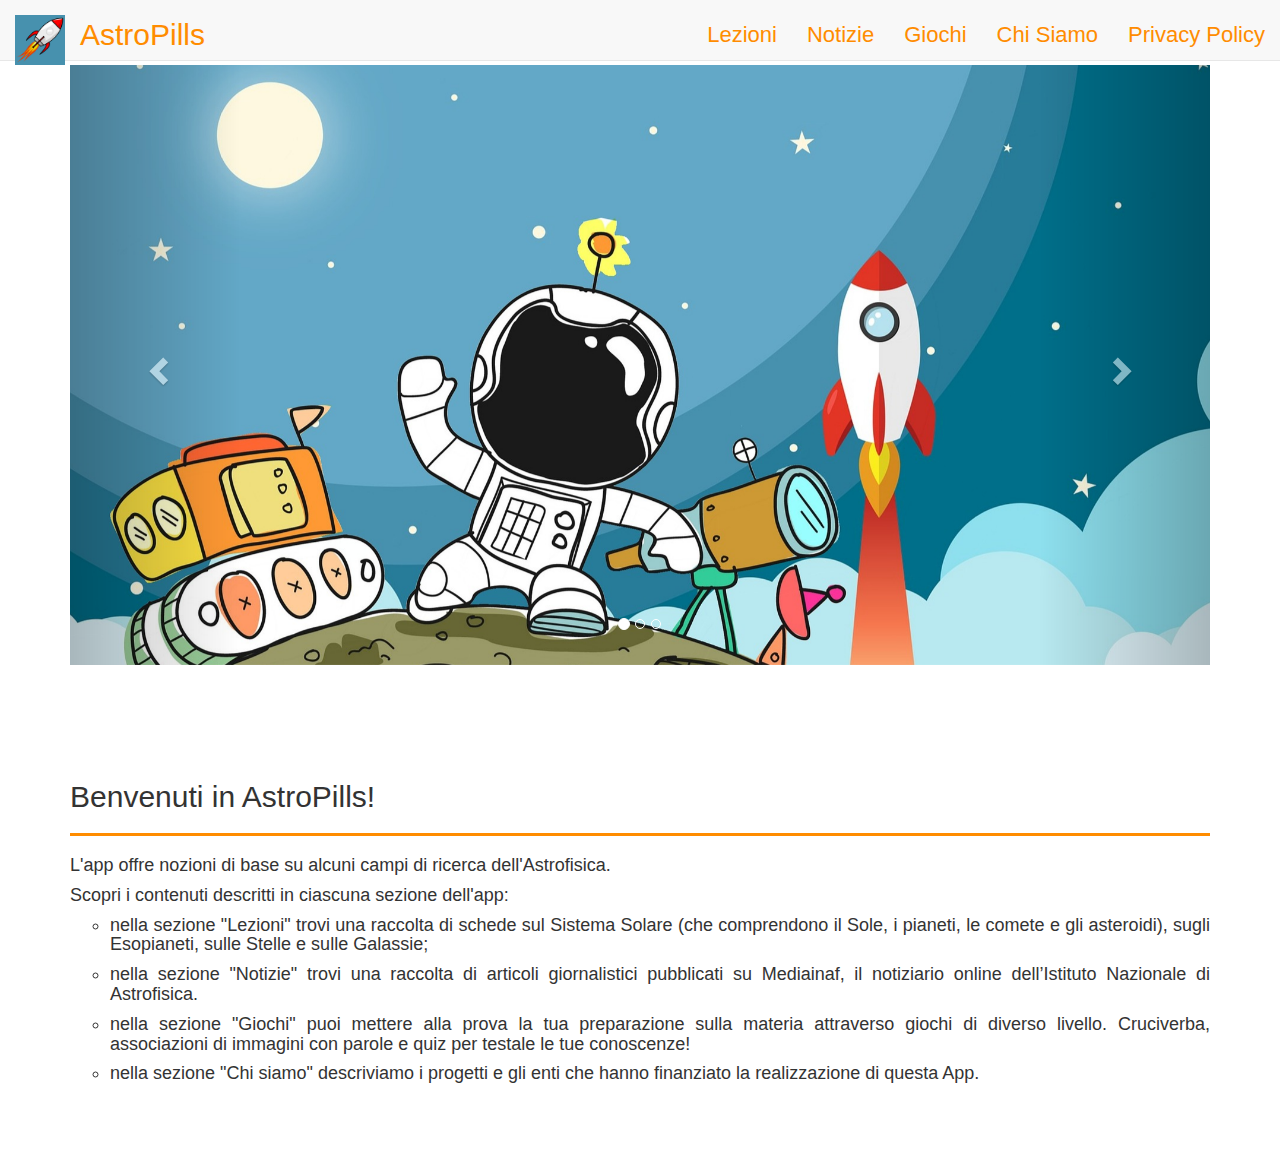
==== index.html @ 7e26976e "first commit" ====
<!DOCTYPE html>
<html lang="en">
  <head>
<meta http-equiv="X-UA-Compatible" content="IE=edge" />
    <meta charset="utf-8">
    <title>AstroPills</title>
<link rel="stylesheet" href="css/bootstrap.min.css">
<link rel="stylesheet" href="Styles/style.css">
<meta name="viewport" content="width=device-width, initial-scale=1" />

  </head>
  <body>


    <div class="container">


    <div class="row">
    <div class="col-xs-12">



        <nav class="navbar navbar-default navbar-fixed-top">
          <div class="container-fluid">
            <!-- Brand and toggle get grouped for better mobile display -->

            <div class="navbar-header">
              <button type="button" class="navbar-toggle collapsed" data-toggle="collapse" data-target="#bs-example-navbar-collapse-1" aria-expanded="false">
                <span class="sr-only">Toggle navigation</span>
                <span class="icon-bar"></span>
                <span class="icon-bar"></span>
                <span class="icon-bar"></span>
              </button>


    <a class="navbar-brand" href="AstroPills.html"><img style="width:50px;height:50px;" src="LOGO_APP_scalato.png"></a>
    <a class="navbar-brand" href="AstroPills.html" style="color:darkorange;font-size:30px; padding-top:25px">AstroPills</a>



            </div>

            <!-- Collect the nav links, forms, and other content for toggling -->
            <div class="collapse navbar-collapse" id="bs-example-navbar-collapse-1">

              <ul class="nav navbar-nav navbar-right">

<li><a href="Lezioni.html" style="color:darkorange;font-size:22px;padding-top:25px">Lezioni</a></li>
<li><a href="Notizie.html" style="color:darkorange;font-size:22px;padding-top:25px">Notizie</a></li>
<li><a href="Giochi.html" style="color:darkorange;font-size:22px;padding-top:25px">Giochi</a></li>
<li><a href="Chi_Siamo.html" style="color:darkorange;font-size:22px;padding-top:25px">Chi Siamo</a></li>
<li><a href="Privacy_Policy.html" style="color:darkorange;font-size:22px;padding-top:25px">Privacy Policy</a></li>
              </ul>



            </div><!-- /.navbar-collapse -->
          </div><!-- /.container-fluid -->
        </nav>




        <div id="carousel-example-generic" class="carousel slide" data-ride="carousel">
          <!-- Indicators -->
          <ol class="carousel-indicators">
            <li data-target="#carousel-example-generic" data-slide-to="0" class="active"></li>
            <li data-target="#carousel-example-generic" data-slide-to="1"></li>
            <li data-target="#carousel-example-generic" data-slide-to="2"></li>

          </ol>

          <!-- Wrapper for slides -->

          <div class="carousel-inner" role="listbox">

            <div class="item active" style="background-image: url(spaceman.jpg);">

              <div class="carousel-caption">

            </div>
            </div>


            <div class="item" style="background-image: url(Cruci.png);">

              <div class="carousel-caption">

            </div>
            </div>




            <div class="item" style="background-image: url(Immagine_logo.png);">

              <div class="carousel-caption">

        </div>
            </div>



          </div>





          <!-- Controls -->
          <a class="left carousel-control" href="#carousel-example-generic" role="button" data-slide="prev">
            <span class="glyphicon glyphicon-chevron-left" aria-hidden="true"></span>
            <span class="sr-only">Previous</span>
          </a>
          <a class="right carousel-control" href="#carousel-example-generic" role="button" data-slide="next">
            <span class="glyphicon glyphicon-chevron-right" aria-hidden="true"></span>
            <span class="sr-only">Next</span>
          </a>
        </div>

  </div>  </div>  </div>

<div class="container">

<div class="row">
<div class="col-xs-12">

<font face="Arial">  <h2 style="text-align:justify">Benvenuti in AstroPills!</h2>
    <hr style="color:darkorange">

   <h4>   L'app offre nozioni di base su alcuni campi di ricerca dell'Astrofisica.  <h4>
<p>Scopri i contenuti descritti in ciascuna sezione dell'app:</p>

<ul type="circle", style="text-align:justify">

<li><p style="text-align:justify"> nella sezione "Lezioni" trovi una raccolta di schede sul Sistema Solare (che comprendono il Sole, i pianeti, le comete e gli asteroidi), sugli Esopianeti, sulle Stelle e sulle Galassie;</p></li>

<li><p style="text-align:justify">   nella sezione "Notizie" trovi una raccolta di articoli giornalistici pubblicati su Mediainaf, il notiziario online dell’Istituto Nazionale di Astrofisica.</p></li>

<li><p style="text-align:justify">   nella sezione "Giochi" puoi mettere alla prova la tua preparazione sulla materia attraverso giochi di diverso livello. Cruciverba, associazioni di immagini con parole e quiz per testale le tue conoscenze!</p></li>

<li><p style="text-align:justify">   nella sezione "Chi siamo" descriviamo i progetti e gli enti che hanno finanziato la realizzazione di questa App.</p></li></font>

</ul>
</div>
</div>





</div>








<script src="https://ajax.googleapis.com/ajax/libs/jquery/1.12.4/jquery.min.js"></script>
<script src="js/bootstrap.min.js"></script>
  </body>
</html>
---- Styles/style.css ----
body{

padding-top: 50px;

}


.container {

padding-top: 15px;
padding-bottom: 80px;
  }
.carousel-inner > .item {min-height:600px; background-size:cover; background-position: center center}



hr {
    display: block;
    border-color: darkorange;
    border-width: 3px;
}
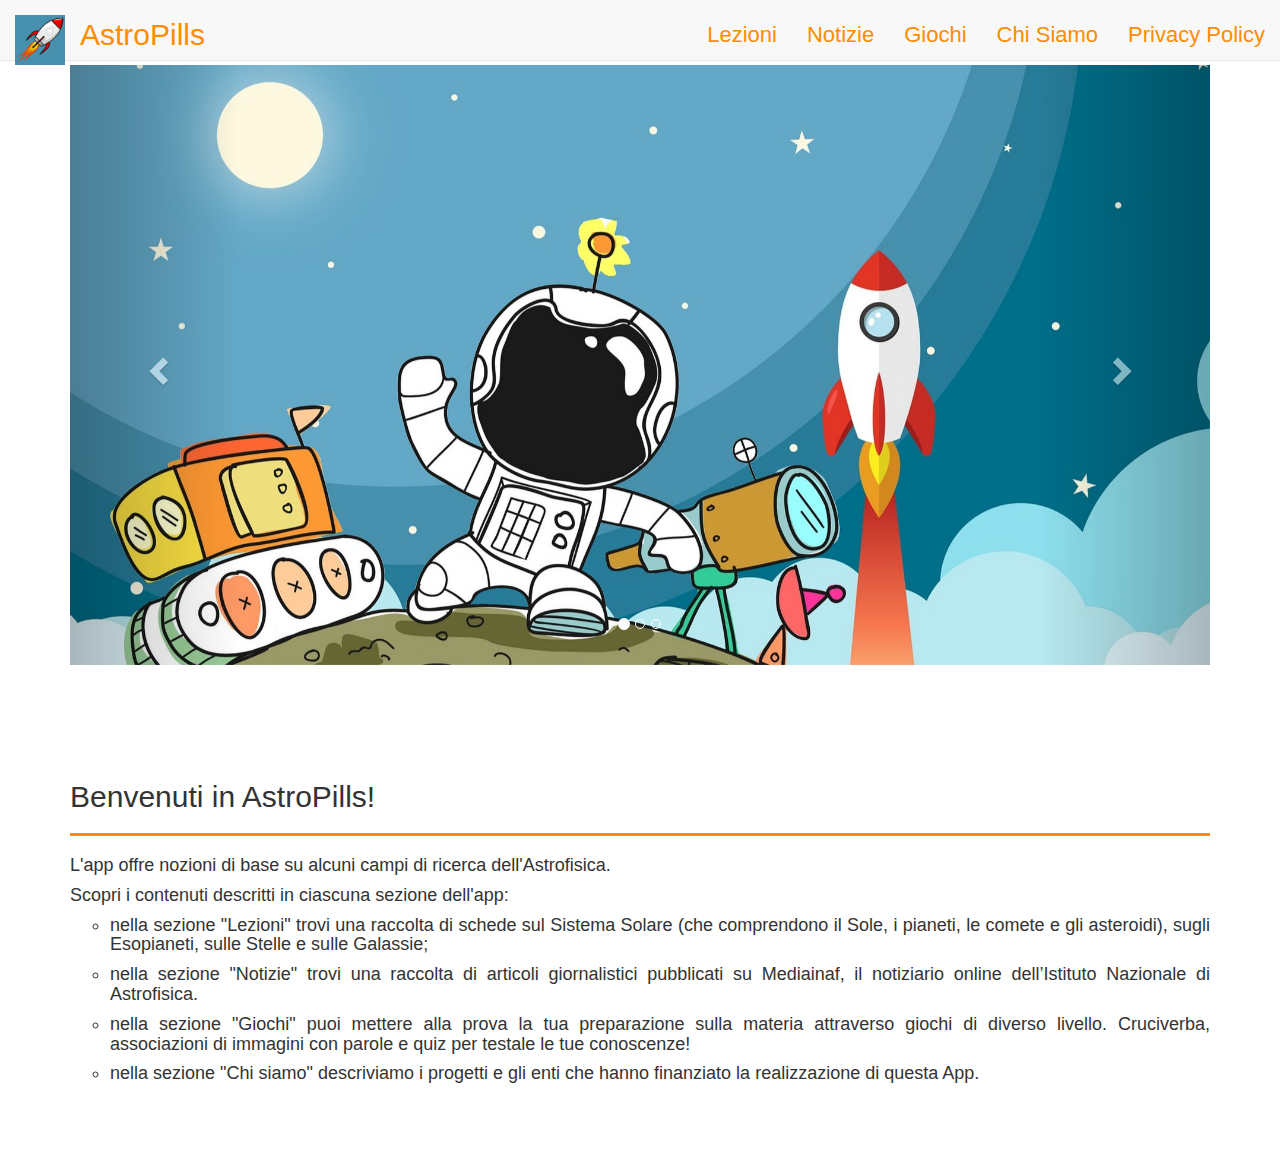
==== commit 831a7d1a: "sistemato" ====
--- a/index.html
+++ b/index.html
@@ -33,8 +33,8 @@
               </button>
 
 
-    <a class="navbar-brand" href="AstroPills.html"><img style="width:50px;height:50px;" src="LOGO_APP_scalato.png"></a>
-    <a class="navbar-brand" href="AstroPills.html" style="color:darkorange;font-size:30px; padding-top:25px">AstroPills</a>
+    <a class="navbar-brand" href="index.html"><img style="width:50px;height:50px;" src="LOGO_APP_scalato.png"></a>
+    <a class="navbar-brand" href="index.html" style="color:darkorange;font-size:30px; padding-top:25px">AstroPills</a>
 
 
 
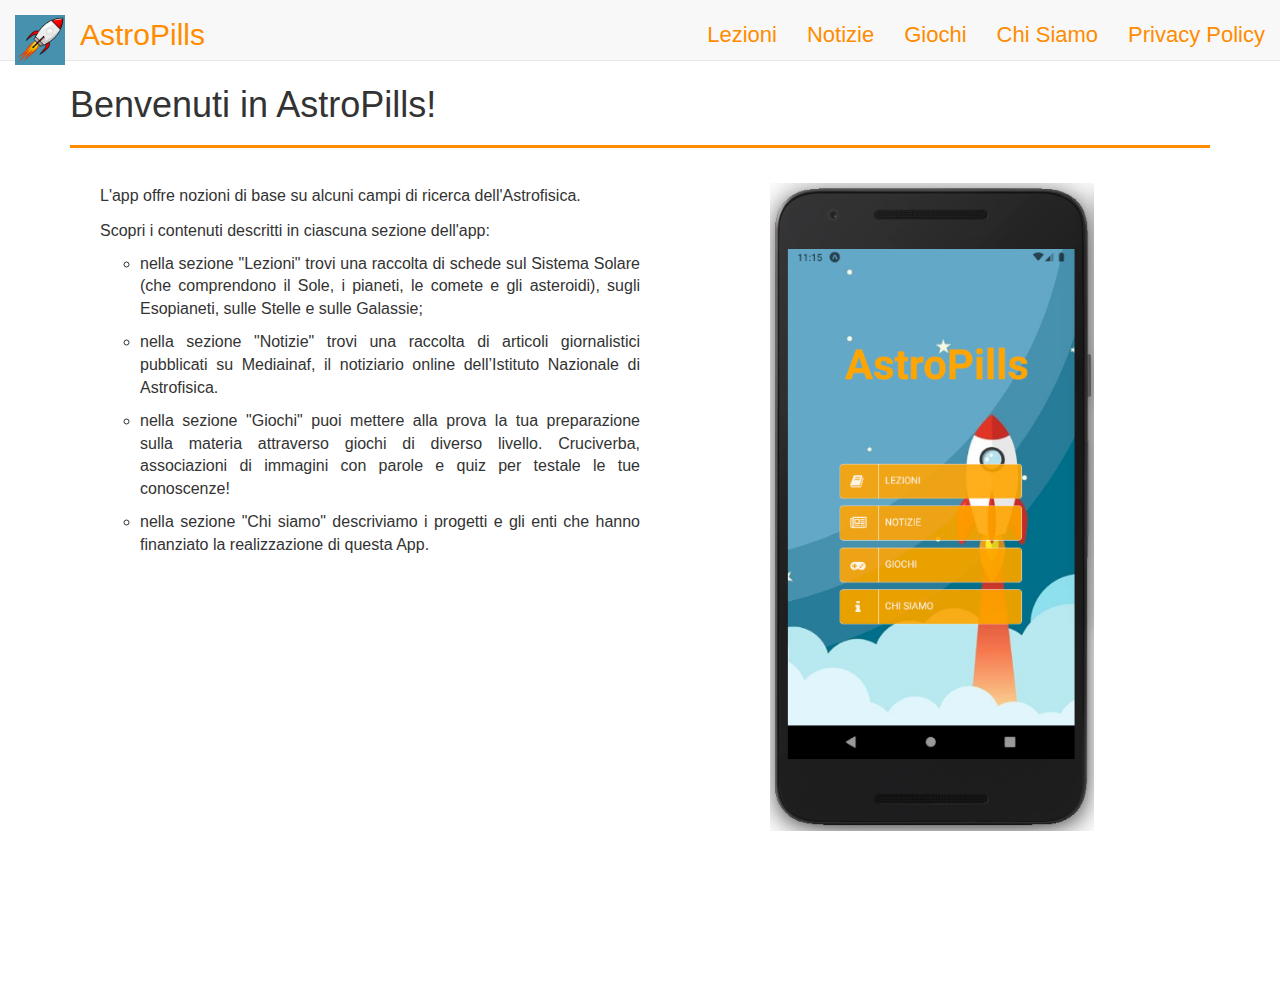
==== commit d2a1c9ab: "Nuova_versione_2" ====
--- a/index.html
+++ b/index.html
@@ -61,88 +61,40 @@
 
 
 
-        <div id="carousel-example-generic" class="carousel slide" data-ride="carousel">
-          <!-- Indicators -->
-          <ol class="carousel-indicators">
-            <li data-target="#carousel-example-generic" data-slide-to="0" class="active"></li>
-            <li data-target="#carousel-example-generic" data-slide-to="1"></li>
-            <li data-target="#carousel-example-generic" data-slide-to="2"></li>
 
-          </ol>
-
-          <!-- Wrapper for slides -->
-
-          <div class="carousel-inner" role="listbox">
-
-            <div class="item active" style="background-image: url(spaceman.jpg);">
-
-              <div class="carousel-caption">
-
-            </div>
-            </div>
+  <font face="Arial">  <h1 style="text-align:justify">Benvenuti in AstroPills!</h1>
+      <hr style="color:darkorange"></font>
 
 
-            <div class="item" style="background-image: url(Cruci.png);">
-
-              <div class="carousel-caption">
-
-            </div>
-            </div>
+<div class="container">
+<div class="column">
+<div class="col-xs-6">
 
 
 
+<font face="Arial" size="3" style="text-align:justify">
+<p style="line-height:25px">  L'app offre nozioni di base su alcuni campi di ricerca dell'Astrofisica.</p>
+<p style="line-height:25px">Scopri i contenuti descritti in ciascuna sezione dell'app:
 
-            <div class="item" style="background-image: url(Immagine_logo.png);">
+<ul type="circle">
 
-              <div class="carousel-caption">
+<li>nella sezione "Lezioni" trovi una raccolta di schede sul Sistema Solare (che comprendono il Sole, i pianeti, le comete e gli asteroidi), sugli Esopianeti, sulle Stelle e sulle Galassie;</p></li>
 
-        </div>
-            </div>
+<li>nella sezione "Notizie" trovi una raccolta di articoli giornalistici pubblicati su Mediainaf, il notiziario online dell’Istituto Nazionale di Astrofisica.</p></li>
 
+<li>nella sezione "Giochi" puoi mettere alla prova la tua preparazione sulla materia attraverso giochi di diverso livello. Cruciverba, associazioni di immagini con parole e quiz per testale le tue conoscenze!</p></li>
 
-
-          </div>
-
-
-
-
-
-          <!-- Controls -->
-          <a class="left carousel-control" href="#carousel-example-generic" role="button" data-slide="prev">
-            <span class="glyphicon glyphicon-chevron-left" aria-hidden="true"></span>
-            <span class="sr-only">Previous</span>
-          </a>
-          <a class="right carousel-control" href="#carousel-example-generic" role="button" data-slide="next">
-            <span class="glyphicon glyphicon-chevron-right" aria-hidden="true"></span>
-            <span class="sr-only">Next</span>
-          </a>
-        </div>
-
-  </div>  </div>  </div>
-
-<div class="container">
-
-<div class="row">
-<div class="col-xs-12">
-
-<font face="Arial">  <h2 style="text-align:justify">Benvenuti in AstroPills!</h2>
-    <hr style="color:darkorange">
-
-   <h4>   L'app offre nozioni di base su alcuni campi di ricerca dell'Astrofisica.  <h4>
-<p>Scopri i contenuti descritti in ciascuna sezione dell'app:</p>
-
-<ul type="circle", style="text-align:justify">
-
-<li><p style="text-align:justify"> nella sezione "Lezioni" trovi una raccolta di schede sul Sistema Solare (che comprendono il Sole, i pianeti, le comete e gli asteroidi), sugli Esopianeti, sulle Stelle e sulle Galassie;</p></li>
-
-<li><p style="text-align:justify">   nella sezione "Notizie" trovi una raccolta di articoli giornalistici pubblicati su Mediainaf, il notiziario online dell’Istituto Nazionale di Astrofisica.</p></li>
-
-<li><p style="text-align:justify">   nella sezione "Giochi" puoi mettere alla prova la tua preparazione sulla materia attraverso giochi di diverso livello. Cruciverba, associazioni di immagini con parole e quiz per testale le tue conoscenze!</p></li>
-
-<li><p style="text-align:justify">   nella sezione "Chi siamo" descriviamo i progetti e gli enti che hanno finanziato la realizzazione di questa App.</p></li></font>
+<li>nella sezione "Chi siamo" descriviamo i progetti e gli enti che hanno finanziato la realizzazione di questa App.</p></li></font>
 
 </ul>
+</p> </font>
 </div>
+
+<div class="col-xs-6">
+
+      <img src="Homepage.png"  width="60%" align="left" hspace="100">
+</div>
+
 </div>
 
 
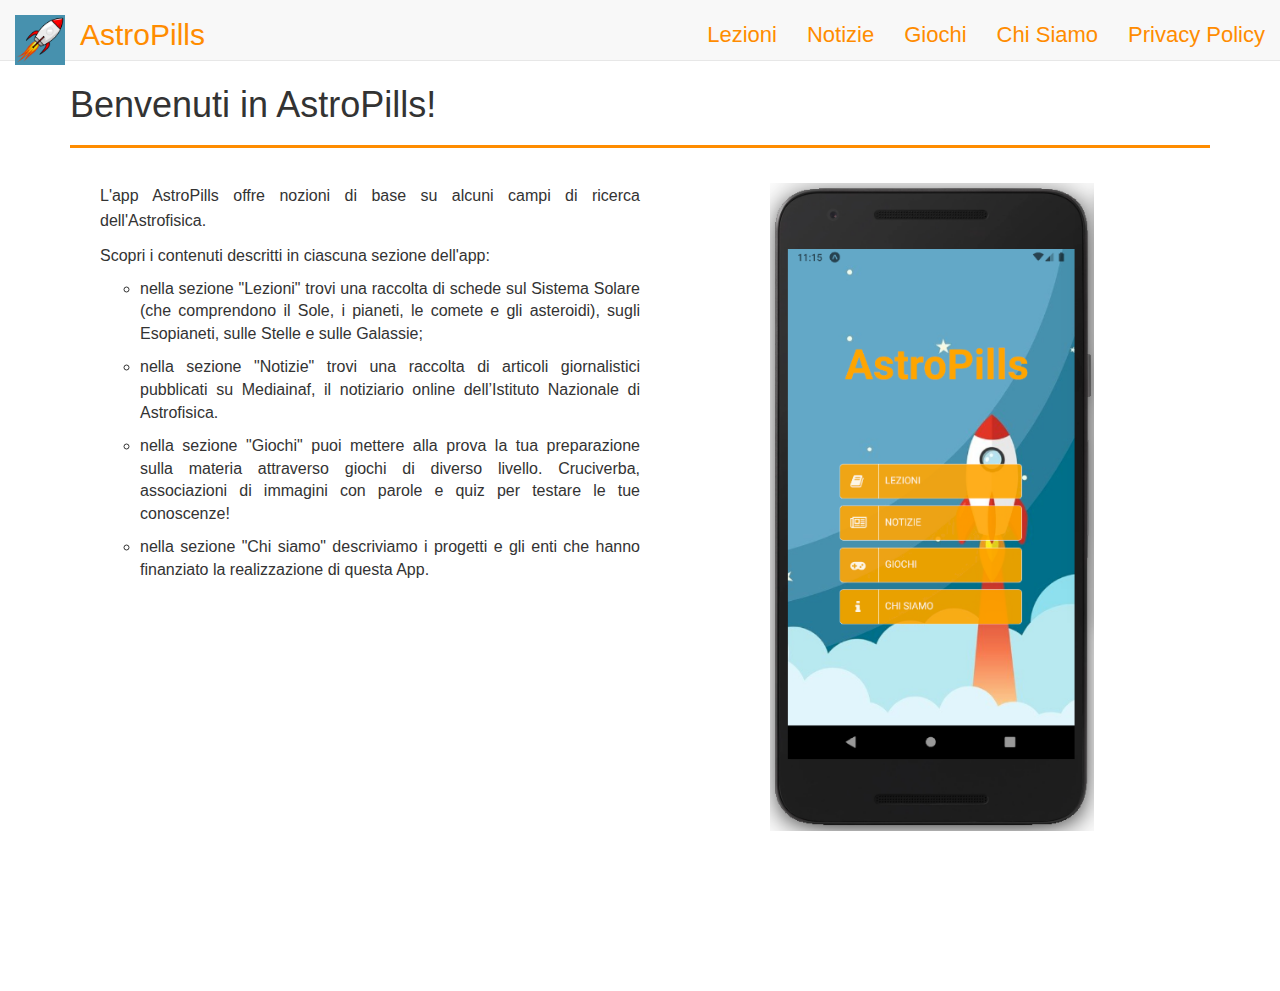
==== commit a0901319: "nuova_versione_3" ====
--- a/index.html
+++ b/index.html
@@ -73,7 +73,7 @@
 
 
 <font face="Arial" size="3" style="text-align:justify">
-<p style="line-height:25px">  L'app offre nozioni di base su alcuni campi di ricerca dell'Astrofisica.</p>
+<p style="line-height:25px">  L'app AstroPills offre nozioni di base su alcuni campi di ricerca dell'Astrofisica.</p>
 <p style="line-height:25px">Scopri i contenuti descritti in ciascuna sezione dell'app:
 
 <ul type="circle">
@@ -82,7 +82,7 @@
 
 <li>nella sezione "Notizie" trovi una raccolta di articoli giornalistici pubblicati su Mediainaf, il notiziario online dell’Istituto Nazionale di Astrofisica.</p></li>
 
-<li>nella sezione "Giochi" puoi mettere alla prova la tua preparazione sulla materia attraverso giochi di diverso livello. Cruciverba, associazioni di immagini con parole e quiz per testale le tue conoscenze!</p></li>
+<li>nella sezione "Giochi" puoi mettere alla prova la tua preparazione sulla materia attraverso giochi di diverso livello. Cruciverba, associazioni di immagini con parole e quiz per testare le tue conoscenze!</p></li>
 
 <li>nella sezione "Chi siamo" descriviamo i progetti e gli enti che hanno finanziato la realizzazione di questa App.</p></li></font>
 
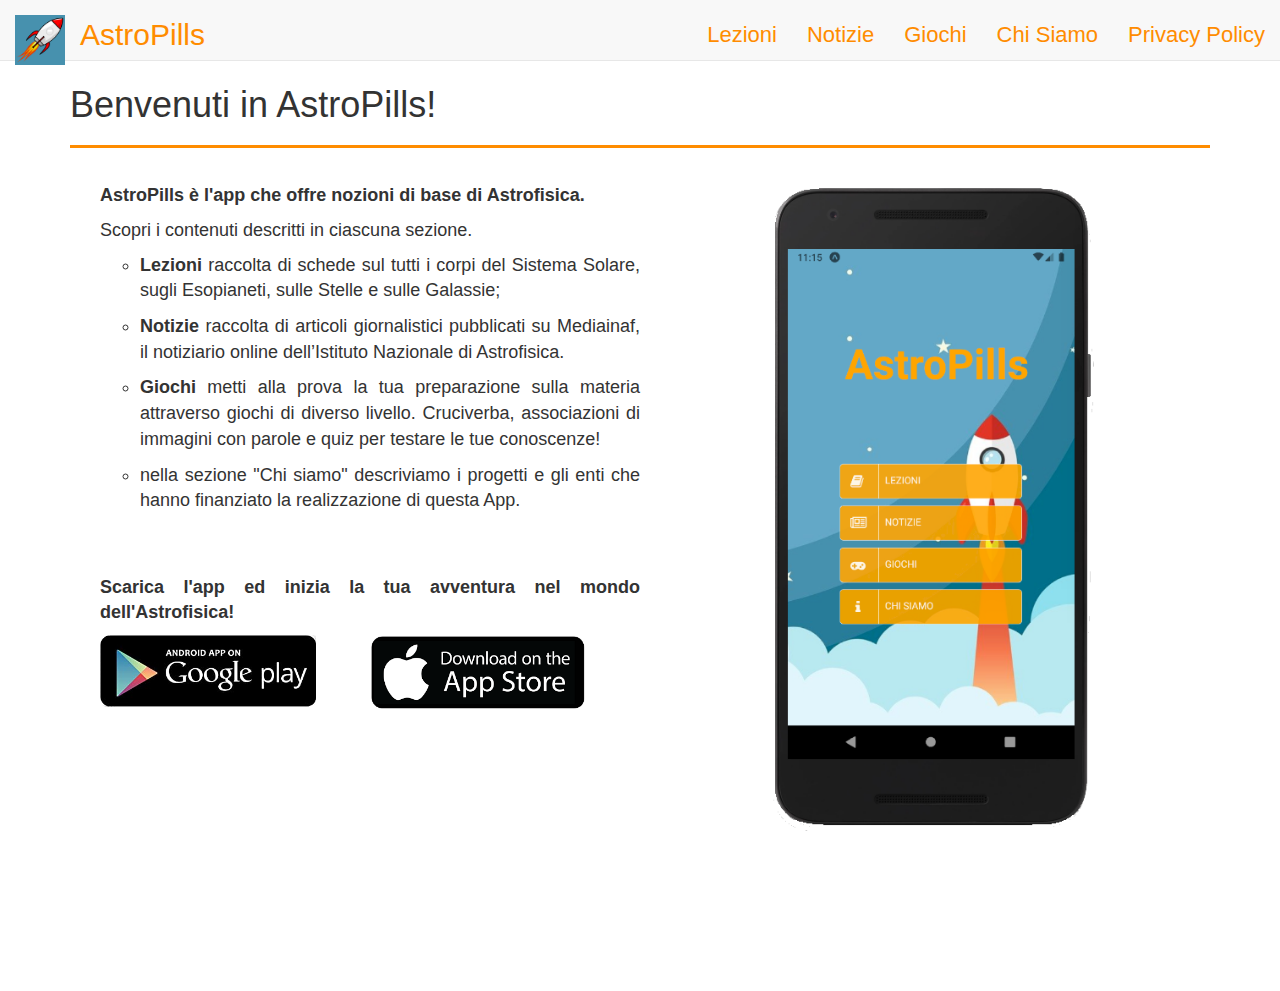
==== commit 75b06940: "new_style" ====
--- a/index.html
+++ b/index.html
@@ -72,22 +72,29 @@
 
 
 
-<font face="Arial" size="3" style="text-align:justify">
-<p style="line-height:25px">  L'app AstroPills offre nozioni di base su alcuni campi di ricerca dell'Astrofisica.</p>
-<p style="line-height:25px">Scopri i contenuti descritti in ciascuna sezione dell'app:
+<font face="Arial" size="4" style="text-align:justify">
+<p style="line-height:25px">  <b>AstroPills è l'app che offre nozioni di base di Astrofisica.</b></p>
+<p style="line-height:25px">Scopri i contenuti descritti in ciascuna sezione. </p>
 
 <ul type="circle">
 
-<li>nella sezione "Lezioni" trovi una raccolta di schede sul Sistema Solare (che comprendono il Sole, i pianeti, le comete e gli asteroidi), sugli Esopianeti, sulle Stelle e sulle Galassie;</p></li>
+<li><b>Lezioni</b> raccolta di schede sul tutti i corpi del Sistema Solare, sugli Esopianeti, sulle Stelle e sulle Galassie;</p></li>
 
-<li>nella sezione "Notizie" trovi una raccolta di articoli giornalistici pubblicati su Mediainaf, il notiziario online dell’Istituto Nazionale di Astrofisica.</p></li>
+<li><b>Notizie</b> raccolta di articoli giornalistici pubblicati su Mediainaf, il notiziario online dell’Istituto Nazionale di Astrofisica.</p></li>
 
-<li>nella sezione "Giochi" puoi mettere alla prova la tua preparazione sulla materia attraverso giochi di diverso livello. Cruciverba, associazioni di immagini con parole e quiz per testare le tue conoscenze!</p></li>
+<li><b>Giochi</b> metti alla prova la tua preparazione sulla materia attraverso giochi di diverso livello. Cruciverba, associazioni di immagini con parole e quiz per testare le tue conoscenze!</p></li>
 
-<li>nella sezione "Chi siamo" descriviamo i progetti e gli enti che hanno finanziato la realizzazione di questa App.</p></li></font>
+<li>nella sezione "Chi siamo" descriviamo i progetti e gli enti che hanno finanziato la realizzazione di questa App.</p></li>
 
 </ul>
-</p> </font>
+</p> 
+<br>
+<br>
+<p style="line-height:25px"><b>Scarica l'app ed inizia la tua avventura nel mondo dell'Astrofisica!</b></p></font>
+
+
+<a href="------" style="color:darkorange;font-size:22px;padding-top:25px"><img src="App_google.jpg"  width="40%" align="left"></a>
+<a href="------" style="color:darkorange;font-size:22px;padding-top:25px"><img src="Apple_store.png"  width="40%" align="left" hspace="54"></a>
 </div>
 
 <div class="col-xs-6">
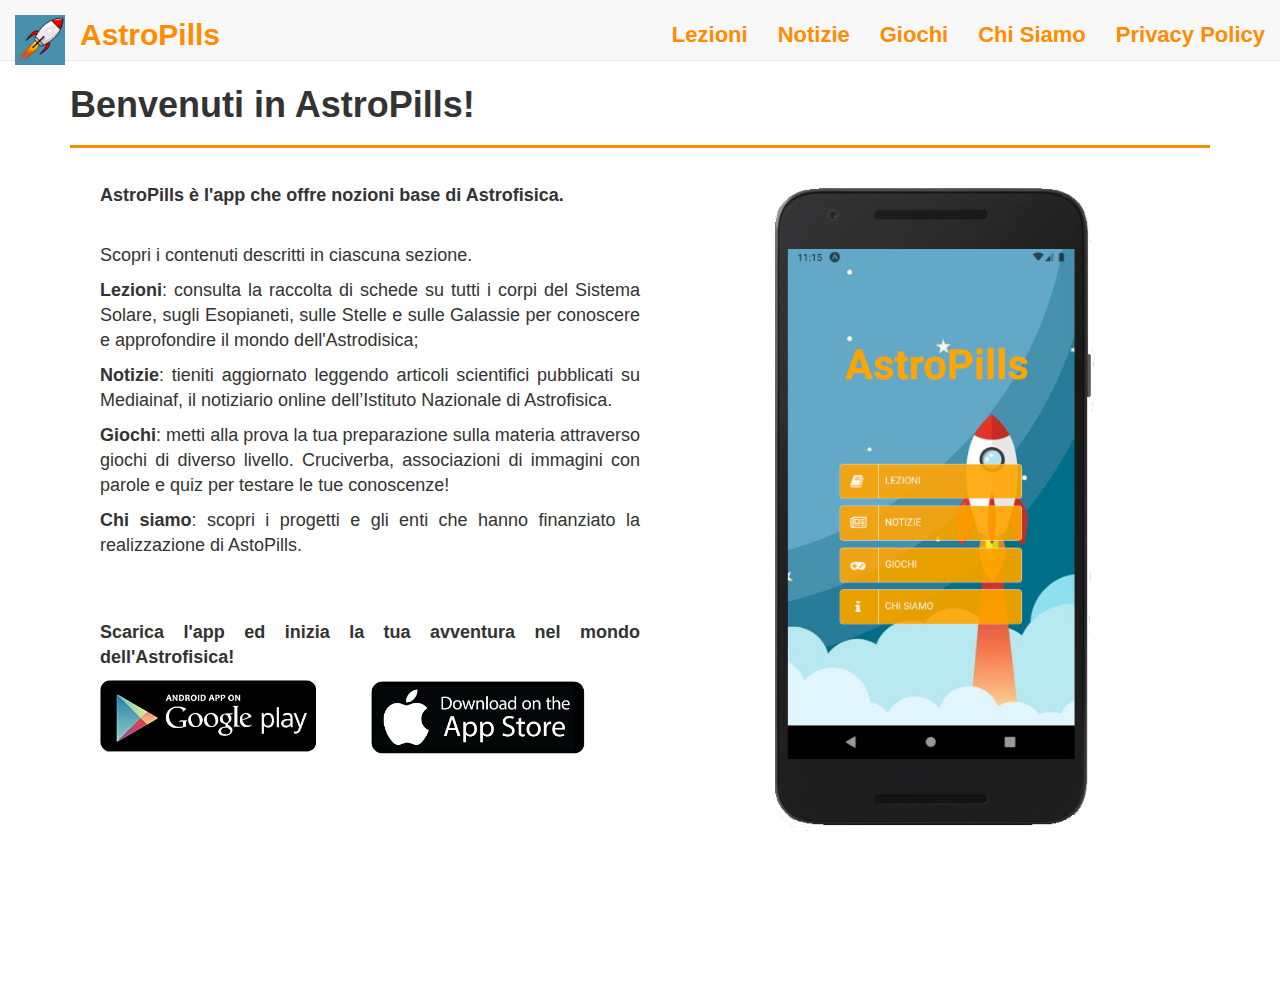
==== commit 215c5bdb: "versione_finale" ====
--- a/index.html
+++ b/index.html
@@ -34,7 +34,7 @@
 
 
     <a class="navbar-brand" href="index.html"><img style="width:50px;height:50px;" src="LOGO_APP_scalato.png"></a>
-    <a class="navbar-brand" href="index.html" style="color:darkorange;font-size:30px; padding-top:25px">AstroPills</a>
+    <a class="navbar-brand" href="index.html" style="color:darkorange;font-size:30px; padding-top:25px"><b>AstroPills</b></a>
 
 
 
@@ -45,11 +45,11 @@
 
               <ul class="nav navbar-nav navbar-right">
 
-<li><a href="Lezioni.html" style="color:darkorange;font-size:22px;padding-top:25px">Lezioni</a></li>
-<li><a href="Notizie.html" style="color:darkorange;font-size:22px;padding-top:25px">Notizie</a></li>
-<li><a href="Giochi.html" style="color:darkorange;font-size:22px;padding-top:25px">Giochi</a></li>
-<li><a href="Chi_Siamo.html" style="color:darkorange;font-size:22px;padding-top:25px">Chi Siamo</a></li>
-<li><a href="Privacy_Policy.html" style="color:darkorange;font-size:22px;padding-top:25px">Privacy Policy</a></li>
+                <li><a href="Lezioni.html" style="color:darkorange;font-size:22px;padding-top:25px"><b>Lezioni</b></a></li>
+                <li><a href="Notizie.html" style="color:darkorange;font-size:22px;padding-top:25px"><b>Notizie</b></a></li>
+                <li><a href="Giochi.html" style="color:darkorange;font-size:22px;padding-top:25px"><b>Giochi</b></a></li>
+                <li><a href="Chi_Siamo.html" style="color:darkorange;font-size:22px;padding-top:25px"><b>Chi Siamo</b></a></li>
+                <li><a href="Privacy_Policy.html" style="color:darkorange;font-size:22px;padding-top:25px"><b>Privacy Policy</b></a></li>
               </ul>
 
 
@@ -62,7 +62,7 @@
 
 
 
-  <font face="Arial">  <h1 style="text-align:justify">Benvenuti in AstroPills!</h1>
+  <font face="Arial">  <h1 style="text-align:justify"><b>Benvenuti in AstroPills!</b></h1>
       <hr style="color:darkorange"></font>
 
 
@@ -73,20 +73,19 @@
 
 
 <font face="Arial" size="4" style="text-align:justify">
-<p style="line-height:25px">  <b>AstroPills è l'app che offre nozioni di base di Astrofisica.</b></p>
+<p style="line-height:25px"><b>AstroPills è l'app che offre nozioni base di Astrofisica.</b></p>
+<br>
 <p style="line-height:25px">Scopri i contenuti descritti in ciascuna sezione. </p>
 
-<ul type="circle">
+<p style="line-height:25px"><b>Lezioni</b>: consulta la raccolta di schede su tutti i corpi del Sistema Solare, sugli Esopianeti, sulle Stelle e sulle Galassie per conoscere e approfondire il mondo dell'Astrodisica;</p>
 
-<li><b>Lezioni</b> raccolta di schede sul tutti i corpi del Sistema Solare, sugli Esopianeti, sulle Stelle e sulle Galassie;</p></li>
+<p style="line-height:25px"><b>Notizie</b>: tieniti aggiornato leggendo articoli scientifici pubblicati su Mediainaf, il notiziario online dell’Istituto Nazionale di Astrofisica.</p>
 
-<li><b>Notizie</b> raccolta di articoli giornalistici pubblicati su Mediainaf, il notiziario online dell’Istituto Nazionale di Astrofisica.</p></li>
+<p style="line-height:25px"><b>Giochi</b>: metti alla prova la tua preparazione sulla materia attraverso giochi di diverso livello. Cruciverba, associazioni di immagini con parole e quiz per testare le tue conoscenze!</p>
 
-<li><b>Giochi</b> metti alla prova la tua preparazione sulla materia attraverso giochi di diverso livello. Cruciverba, associazioni di immagini con parole e quiz per testare le tue conoscenze!</p></li>
+<p style="line-height:25px"><b>Chi siamo</b>: scopri i progetti e gli enti che hanno finanziato la realizzazione di AstoPills.</p>
 
-<li>nella sezione "Chi siamo" descriviamo i progetti e gli enti che hanno finanziato la realizzazione di questa App.</p></li>
 
-</ul>
 </p> 
 <br>
 <br>
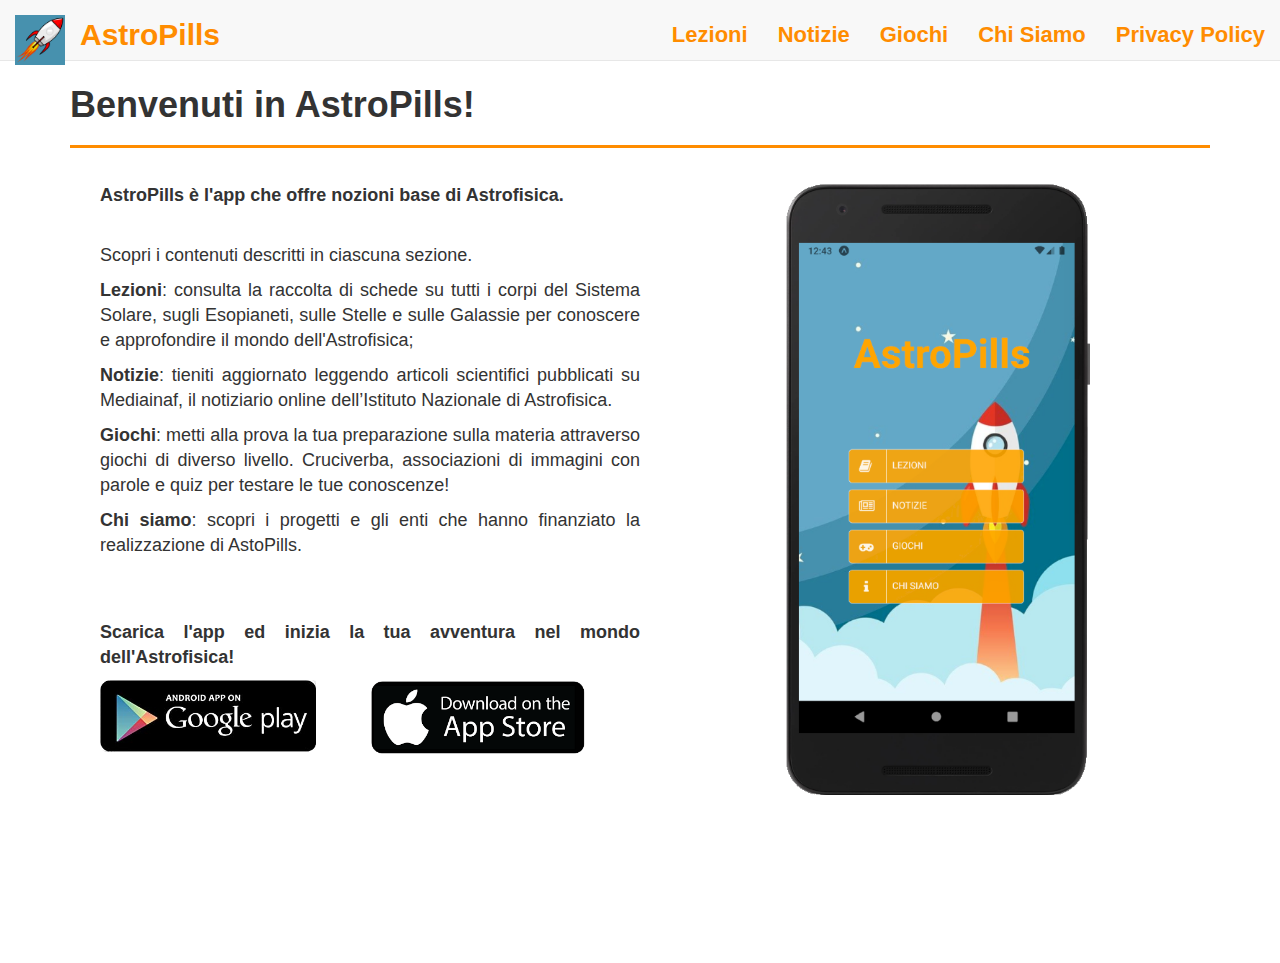
==== commit 0304fbda: "26Aprile2021" ====
--- a/index.html
+++ b/index.html
@@ -77,7 +77,7 @@
 <br>
 <p style="line-height:25px">Scopri i contenuti descritti in ciascuna sezione. </p>
 
-<p style="line-height:25px"><b>Lezioni</b>: consulta la raccolta di schede su tutti i corpi del Sistema Solare, sugli Esopianeti, sulle Stelle e sulle Galassie per conoscere e approfondire il mondo dell'Astrodisica;</p>
+<p style="line-height:25px"><b>Lezioni</b>: consulta la raccolta di schede su tutti i corpi del Sistema Solare, sugli Esopianeti, sulle Stelle e sulle Galassie per conoscere e approfondire il mondo dell'Astrofisica;</p>
 
 <p style="line-height:25px"><b>Notizie</b>: tieniti aggiornato leggendo articoli scientifici pubblicati su Mediainaf, il notiziario online dell’Istituto Nazionale di Astrofisica.</p>
 
